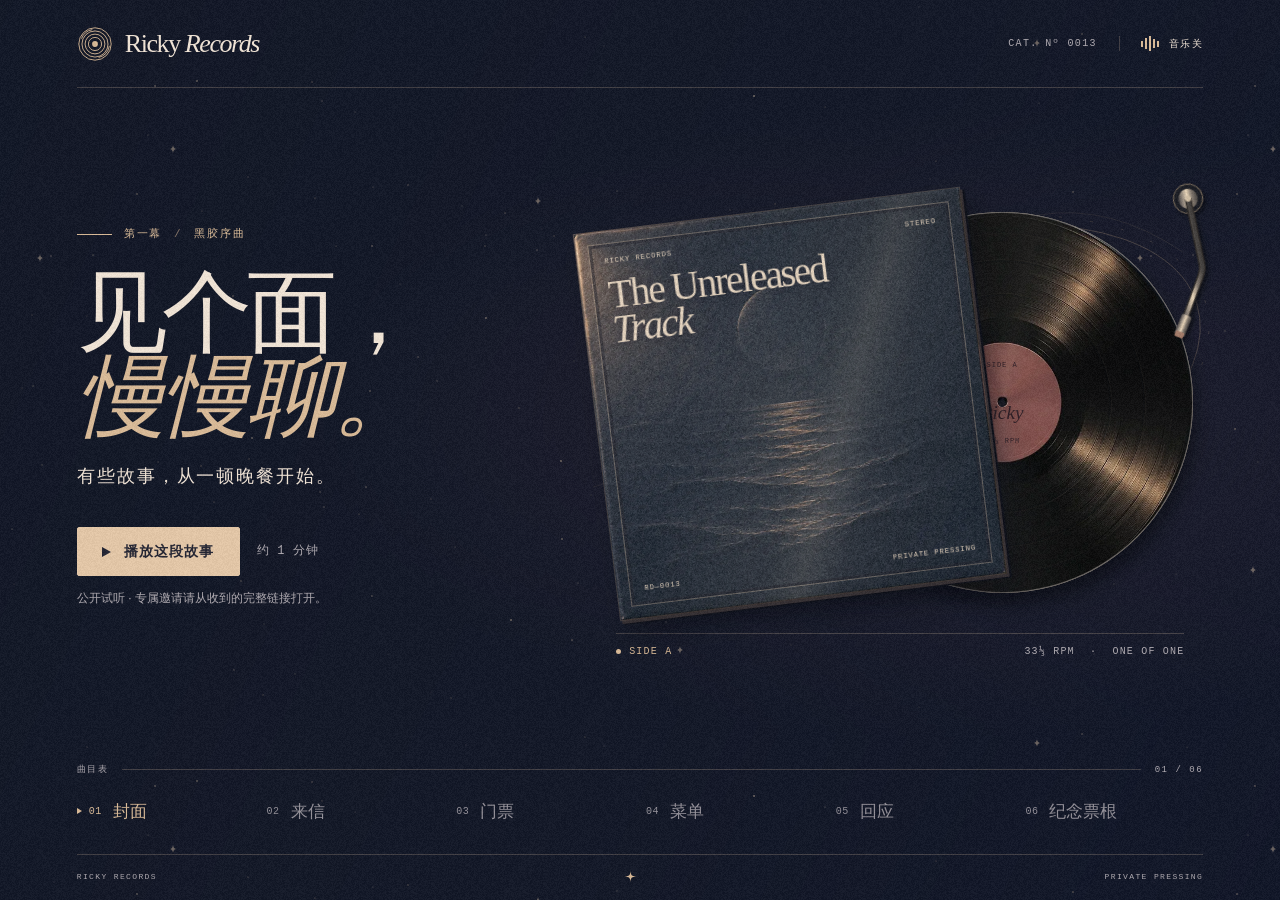
==== index.html @ 79b712de "Give the cover a Chinese title and rewrite the dinner letter" ====
<!doctype html>
<html lang="zh-CN">
<head>
  <meta charset="utf-8">
  <meta name="viewport" content="width=device-width, initial-scale=1, viewport-fit=cover">
  <meta name="referrer" content="no-referrer">
  <meta property="og:title" content="The Unreleased Track · 一张双人晚餐邀请">
  <meta property="og:description" content="一张未发行的私人唱片。有些故事，从一顿晚餐开始。">
  <meta property="og:type" content="website">
  <meta property="og:image" content="https://wangzq6324.github.io/the-unreleased-track/assets/images/share.jpg">
  <meta property="og:image:width" content="1200"><meta property="og:image:height" content="630">
  <meta name="theme-color" content="#111626">
  <meta name="description" content="The Unreleased Track，一张私人唱片，一封晚餐邀请。">
  <title>The Unreleased Track · Ricky Records</title>
  <link rel="icon" href="assets/favicon.svg" type="image/svg+xml">
  <link rel="preload" as="image" href="assets/images/hero-mobile.webp" media="(max-width:620px)">
  <link rel="preload" as="image" href="assets/images/hero.webp" media="(min-width:621px)">
  <link rel="stylesheet" href="css/style.css?v=director1">
  <script defer src="js/config.js?v=letters2"></script>
  <script defer src="js/invitation.js?v=letters2"></script>
  <script defer src="js/keepsake.js?v=director1"></script>
  <script defer src="js/app.js?v=letters2"></script>
</head>
<body data-act="0">
  <svg class="symbols" aria-hidden="true" xmlns="http://www.w3.org/2000/svg"><defs>
    <symbol id="disc" viewBox="0 0 40 40"><g fill="none" stroke="currentColor"><circle cx="20" cy="20" r="18"/><circle cx="20" cy="20" r="14.5"/><circle cx="20" cy="20" r="11"/><circle cx="20" cy="20" r="7.3"/><path d="M5 14a16 16 0 0 1 12-10m7 31a16 16 0 0 0 12-13"/></g><circle cx="20" cy="20" r="3.2" fill="currentColor"/></symbol>
    <symbol id="star" viewBox="0 0 24 24"><path d="M12 0c.7 9.4 2.6 11.2 12 12-9.4.8-11.3 2.6-12 12C11.3 14.6 9.4 12.8 0 12c9.4-.8 11.3-2.6 12-12Z" fill="currentColor"/></symbol>
  </defs></svg>
  <div class="sky" aria-hidden="true"></div>
  <header class="site-header frame">
    <a class="brand" id="brandHome" href="#intro" aria-label="Ricky Records，返回封面"><svg aria-hidden="true"><use href="#disc"/></svg><span>Ricky <i>Records</i></span></a>
    <div class="utility"><span class="catalog mono">CAT. Nº 0013</span><button id="soundBtn" class="sound mono" type="button" aria-pressed="false" aria-label="开启背景音乐"><span class="meter" aria-hidden="true"><b></b><b></b><b></b><b></b><b></b></span><span id="soundLabel">音乐关</span></button></div>
  </header>
  <main id="app" class="frame">
    <section id="intro" class="scene active" aria-labelledby="introTitle">
      <div class="intro-layout">
        <div class="intro-copy">
          <p class="eyebrow"><span class="rule"></span>第一幕 <span class="slash">/</span> 黑胶序曲</p>
          <h1 id="introTitle" tabindex="-1">见个面，<br><em>慢慢聊。</em></h1>
          <p class="hero-chinese">有些故事，从一顿晚餐开始。</p>
          <div class="play-row"><button id="playStory" disabled class="primary-btn" type="button"><span class="play-icon" aria-hidden="true"></span>播放这段故事</button><span class="duration mono">约 1 分钟</span></div>
          <p id="inviteStatus" class="invite-status" role="status">正在打开封套…</p>
          <button id="inviteRetry" hidden class="subtle" type="button">重新读取邀请</button>
          <button id="skipIntro" class="skip" hidden type="button">跳过开场</button>
        </div>
        <figure class="pressing">
          <div class="assembly">
            <svg class="orbit-score" viewBox="0 0 600 400" aria-hidden="true">
              <g fill="none" transform="rotate(-18 320 200)">
                <ellipse cx="320" cy="200" rx="276" ry="139" pathLength="1"/>
                <ellipse cx="320" cy="200" rx="284" ry="148" pathLength="1"/>
              </g>
              <path d="M25 285q150-43 281-175T570 68" fill="none" pathLength="1"/>
            </svg>
            <button class="record" id="record" type="button" aria-label="黑胶唱片，连续轻点十三次有一段隐藏留言">
              <span class="vinyl"><span class="rings"></span><span class="label"><b>SIDE A</b><i>Ricky</i><small>33⅓ RPM</small></span></span>
            </button>
            <div class="sleeve" aria-hidden="true">
              <span class="cover-foil"></span><div class="cover-frame"></div><div class="cover-top mono"><span>RICKY RECORDS</span><span>STEREO</span></div>
              <div class="cover-title">The Unreleased<br><i>Track</i></div>
              <div class="cover-bottom mono"><span>RD—0013</span><span>PRIVATE PRESSING</span></div>
            </div>
            <svg class="tonearm" viewBox="0 0 80 180" aria-hidden="true">
              <defs><linearGradient id="metal"><stop stop-color="#413e40"/><stop offset=".25" stop-color="#9e9285"/><stop offset=".48" stop-color="#ead6b9"/><stop offset=".72" stop-color="#81776d"/><stop offset="1" stop-color="#403d3b"/></linearGradient></defs>
              <circle cx="58" cy="18" r="15" fill="#191b22" stroke="#827360"/><circle cx="58" cy="18" r="10" fill="url(#metal)"/><path d="M58 18v68q0 6-4 12l-27 43" fill="none" stroke="#302c29" stroke-width="7"/><path d="M58 18v68q0 6-4 12l-27 43" fill="none" stroke="url(#metal)" stroke-width="4"/><g transform="rotate(34 27 141)"><rect x="22" y="132" width="11" height="22" rx="2" fill="url(#metal)"/><rect x="23" y="150" width="9" height="6" rx="1" fill="#a47b68"/></g><circle cx="58" cy="18" r="3" fill="#d4c2a8"/>
            </svg>
          </div>
          <figcaption class="art-caption mono"><span><i class="pin"></i>SIDE A</span><span>33⅓ RPM <b>·</b> ONE OF ONE</span></figcaption>
          <p id="secret" class="secret" role="status"></p>
        </figure>
      </div>
    </section>
    <section id="lyrics" class="scene" hidden inert aria-labelledby="lyricsTitle">
      <div class="letter-layout"><div class="paper">
        <div class="printline mono"><span>RICKY RECORDS</span><span>第二幕 / 写给你的信</span></div>
        <p class="paper-salutation line" id="recipientLine"></p>
        <h2 id="lyricsTitle" class="line" tabindex="-1"></h2>
        <div class="lyrics-lines" id="letterBody"></div>
        <div class="paper-last"><p class="signature line">Yours,<br><em id="fromSignature"></em></p><svg class="stamp" aria-hidden="true"><use href="#disc"/></svg></div>
      </div><div class="scene-actions"><button data-back="0" class="subtle">返回封面</button><button id="skipLetter" class="subtle">跳过逐行显示</button><button data-next="2" class="primary-btn">打开晚餐门票</button></div></div>
    </section>
    <section id="ticket" class="scene" hidden inert aria-labelledby="ticketTitle">
      <div class="center-layout ticket-spread"><div class="dining-frame"><img loading="lazy" decoding="async" src="assets/images/restaurant.webp" width="960" height="600" alt="夜晚的窗边，有两张椅子和一盏暖灯"></div><p class="eyebrow">第三幕 / 晚餐门票</p><h2 class="headline" id="ticketTitle" tabindex="-1">One evening.<br><em>Two seats.</em></h2>
        <button class="ticket-wrap" id="flipTicket" aria-pressed="false" aria-label="翻看门票背面">
          <span class="ticket-flipper"><span class="ticket-face ticket-front">
            <span class="ticket-picture" aria-hidden="true"><i>双人<br>入场</i></span>
            <span class="ticket-body"><span class="ticket-kicker mono">双人晚餐邀请</span><span class="ticket-info">
              <span><small>日期</small><strong id="dateText"></strong></span><span><small>时间</small><strong id="timeText"></strong></span>
              <span><small>餐厅</small><strong id="placeText"></strong></span><span><small>邀请人</small><strong id="ticketFrom"></strong></span></span>
            </span><span class="ticket-stub mono"><span>NO. 0013</span><i class="barcode"></i></span>
          </span><span class="ticket-face ticket-reverse" aria-hidden="true"><svg><use href="#star"/></svg><i>The best part isn't the place.<br>It's the company.</i><span>不是餐厅有多特别，而是我想和你一起去。</span><small class="mono">门票背面 · 0013</small></span></span>
        </button>
        <p class="flip-hint" id="flipHint">轻点门票，翻看背面</p>
        <fieldset id="dateOptions" hidden><legend>你更喜欢哪个晚上？</legend><div id="candidateList"></div></fieldset>
        <div class="scene-actions"><button data-back="1" class="subtle">返回信纸</button><button data-next="4" class="subtle">跳过选餐</button><button data-next="3" class="primary-btn">一起选晚餐</button></div>
      </div>
    </section>
    <section id="menu" class="scene" hidden inert aria-labelledby="menuTitle">
      <div class="supper">
        <div class="menu-slip">
          <div class="menu-edition mono"><span>第四幕 / 点餐</span><span id="menuWhen"></span></div>
          <header class="menu-heading"><p class="menu-english">What are we having tonight?</p><h2 id="menuTitle" tabindex="-1">今晚想吃点什么？</h2><p>先选个喜欢的，剩下的交给我。</p></header>
          <fieldset class="dish-field" aria-labelledby="menuTitle">
            <div id="featuredDishes" class="menu-photos"></div>
            <details id="moreDishes"><summary>更多选择</summary><div class="dish-list" id="dishList"></div>
              <label id="dishWriteIn" hidden>想吃什么？<input id="customDish" maxlength="36" type="text" placeholder="写下菜名或口味"></label>
            </details>
          </fieldset><p id="dishFeedback" class="dish-feedback" role="status"></p>
          <div class="menu-sign"><span>等你点菜，</span> <i id="menuFrom"></i></div>
        </div>
        <div class="scene-actions"><button class="subtle" data-back="2">返回门票</button><button class="primary-btn" data-next="4">继续回应</button></div>
      </div>
    </section>
    <section id="choice" class="scene" hidden inert aria-labelledby="choiceTitle">
      <div class="center-layout"><p class="eyebrow">第五幕 / 你的回应</p><div class="choice-mark" aria-hidden="true">
        <span class="flip-record" aria-hidden="true"><b>SIDE A</b><i>SIDE B</i></span><svg class="constellation" viewBox="0 0 360 105" fill="none">
          <path pathLength="1" d="M7 76 39 58 84 70 112 38 151 43 180 52 205 32 242 46 275 18 315 31 348 9"/>
          <g fill="currentColor"><circle cx="7" cy="76" r="1.7"/><circle cx="39" cy="58" r="2.4"/><circle cx="84" cy="70" r="1.7"/><circle cx="112" cy="38" r="2.2"/><circle cx="151" cy="43" r="1.7"/><circle cx="205" cy="32" r="2"/><circle cx="242" cy="46" r="1.7"/><circle cx="275" cy="18" r="2.6"/><circle cx="315" cy="31" r="1.7"/><circle cx="348" cy="9" r="2.2"/></g>
        </svg><svg><use href="#star"/></svg><i>✦</i><i>✧</i><i>✦</i><i>✧</i></div><h2 class="headline" id="choiceTitle" tabindex="-1">Shall we make<br><em>this one happen?</em></h2>
        <p class="subtitle">要不要，让这个故事真的发生？</p><div class="choices"><button data-answer="yes" class="primary-btn">好呀，我赴约</button><button data-answer="later" class="secondary-btn">我们换个时间</button><button data-answer="no" class="subtle">这次先不了</button></div><button class="subtle" data-back="3">返回菜单</button>
      </div>
    </section>
    <section id="ending" class="scene" hidden inert aria-labelledby="endingTitle">
      <div class="center-layout"><p id="endingAct" class="eyebrow">第六幕 / 纪念票根</p><h2 id="endingTitle" class="headline" tabindex="-1"></h2><p id="endingMessage" class="subtitle"></p>
        <figure class="ending-card" id="keepsakeCard"><img id="ticketImage" alt="专属晚餐纪念票根"></figure>
        <p class="save-tip" id="saveTip">手机可长按上方票根保存图片</p>
        <label id="alternateWrap" hidden>你方便的另一个晚上<input id="alternateDate" type="date"></label>
        <div class="ending-actions"><button id="submitReply" class="primary-btn" hidden>提交给 Ricky</button><button id="copyReplyBtn" class="secondary-btn"></button><a id="saveTicketBtn" class="secondary-btn" download="Ricky-0013.png">下载高清 PNG</a></div>
        <p id="sendStatus" class="copy-status" role="status"></p><p id="copyStatus" class="copy-status" role="status"></p><p id="replyNote" class="fine"></p>
        <div id="closingQuote" class="closing-quote"><i>We don't know the ending yet.<br>But I'd love to see how this chapter begins.</i><p>我们还不知道故事的结局。<br>但我很想知道，和你有关的这一章，会怎样开始。</p></div>
        <div class="scene-actions"><button data-back="4" class="subtle">返回选择</button><button data-back="0" class="subtle">重看邀请函</button></div>
      </div>
    </section>
  </main>
  <footer class="frame"><div class="footer-rule mono"><span>曲目表</span><span id="actCount">01 / 06</span></div>
    <nav class="tracks" aria-label="已读曲目导航"></nav>
    <div class="colophon mono"><span>RICKY RECORDS</span><svg aria-hidden="true"><use href="#star"/></svg><span>PRIVATE PRESSING</span></div>
  </footer>
  <div id="toast" class="toast" role="status"></div>
  <noscript>请启用 JavaScript，打开这张唱片。</noscript>
</body>
</html>
---- css/style.css ----
:root {
  --night:#111626; --cream:#f3e6d8; --gold:#d0a985; --rose:#d9adab;
  --ink:#272633; --text:var(--cream); --accent:#dbbc98; --quiet:#b1acb2;
  --rule:rgba(211,188,160,.25); --ease:cubic-bezier(.22,.74,.23,1);
  --serif:Baskerville,"Iowan Old Style","Times New Roman",Georgia,serif;
  --mono:"SFMono-Regular",Consolas,"Liberation Mono",monospace;
  font-family:-apple-system,BlinkMacSystemFont,"PingFang SC","Microsoft Yahei",sans-serif;
  color-scheme:dark;
}
* {box-sizing:border-box}
[hidden] {display:none!important}
body {margin:0; min-height:100vh; min-height:100svh; display:flex; flex-direction:column; color:var(--text); background:var(--night); transition:background-color .85s,color .5s; -webkit-text-size-adjust:100%}
body:before {content:""; position:fixed; inset:0; pointer-events:none; z-index:-1; background:radial-gradient(ellipse at 74% 47%,#55404738,transparent 47%),linear-gradient(115deg,#0a112022,transparent 55%,#0a102840)}
body:after,.sleeve:after,.paper:after {content:""; position:absolute; inset:0; pointer-events:none; background-image:url('../assets/grain.png'); opacity:.09}
body:after {position:fixed; z-index:3; opacity:.042}
.sky {position:fixed; inset:0; z-index:-1; pointer-events:none; background:url('../assets/sky.svg') center / 1100px auto repeat; opacity:.68; transition:opacity .7s}
.symbols {position:absolute;width:0;height:0;overflow:hidden}
h1,h2,p,figure {margin:0}
h1,h2,.brand,.headline,.cover-title,.ticket-heading {font-family:var(--serif);font-weight:400}
button,a,input {font:inherit; -webkit-tap-highlight-color:transparent}
button,a {touch-action:manipulation}
button {cursor:pointer; color:inherit; background:none; border:0}
a {color:inherit;text-decoration:none}
a:focus-visible,button:focus-visible,input:focus-visible {outline:2px solid currentColor; outline-offset:4px}
h1:focus,h2:focus {outline:none}
.frame {width:min(88%,1440px);margin-inline:auto}
.mono,.eyebrow,.ticket-info small {font-family:var(--mono);font-weight:400;font-variant-numeric:tabular-nums}
.site-header {height:88px;flex:none;display:flex;align-items:center;justify-content:space-between;border-bottom:1px solid var(--rule);padding-top:env(safe-area-inset-top)}
.brand {display:inline-flex;align-items:center;gap:12px;font-size:26px;letter-spacing:-.055em;min-height:46px}
.brand svg {width:36px;height:36px;color:var(--accent)}
.brand i {font-weight:400}
.utility {display:flex;align-items:center;gap:22px}
.catalog,.sound {font-size:10px;letter-spacing:.14em}
.catalog {color:var(--quiet)}
.sound {display:flex;align-items:center;gap:10px;min-height:44px;padding:0 0 0 22px;position:relative}
.sound:before {content:"";position:absolute;left:0;height:15px;border-left:1px solid var(--rule)}
.meter {display:inline-flex;align-items:center;gap:2px;height:16px;color:var(--accent)}
.meter b {width:2px;height:6px;background:currentColor}
.meter b:nth-child(2){height:11px}.meter b:nth-child(3){height:15px}.meter b:nth-child(4){height:9px}
.sound[aria-pressed="true"] b {animation:meter .8s ease-in-out infinite alternate}
.sound[aria-pressed="true"] b:nth-child(even){animation-delay:-.4s}
@keyframes meter {from{transform:scaleY(.4)}to{transform:scaleY(1)}}
main {flex:1;display:flex;align-items:center}
.scene {width:100%;padding:clamp(40px,6vh,86px) 0;min-width:0}
.scene.active:not(#intro),body.has-entered #intro.active {animation:enter .65s var(--ease) both}
@keyframes enter {from{opacity:0;transform:translateY(9px)}to{opacity:1;transform:none}}
.intro-layout {display:grid;grid-template-columns:.88fr 1.12fr;gap:1%;align-items:center}
.intro-copy {position:relative;z-index:2;padding:4px 0 10px}
.eyebrow {display:flex;align-items:center;gap:12px;font-size:11px;line-height:1.5;letter-spacing:.16em;color:var(--accent)}
.rule {width:35px;height:1px;background:currentColor}
.slash {opacity:.58}
h1 {font-size:clamp(71px,7vw,112px);line-height:.94;letter-spacing:-.052em;margin:28px 0 22px}
h1 em,.headline em {color:var(--accent);font-weight:400}
.hero-chinese,.subtitle {font-family:"Songti SC","Noto Serif CJK SC","STSong",serif;letter-spacing:.11em;font-size:clamp(16px,1.38vw,22px);line-height:1.8}
.play-row {margin-top:34px;display:flex;align-items:center;gap:17px}
.primary-btn,.secondary-btn {display:inline-flex;align-items:center;justify-content:center;min-height:48px;border-radius:2px;padding:13px 24px;font-size:14px;letter-spacing:.08em;line-height:1.5;transition:transform .22s,background .22s}
.primary-btn {background:#e6c9a9;color:#222331;border:1px solid #e6c9a9;font-weight:600}
.secondary-btn {border:1px solid var(--rule);color:var(--text)}
.play-icon {width:0;height:0;border-left:9px solid currentColor;border-top:5px solid transparent;border-bottom:5px solid transparent;margin-right:13px}
.duration,.fine,.save-tip,.flip-hint {font-size:12px;color:var(--quiet);line-height:1.7}
.duration {letter-spacing:.06em}
.skip {position:absolute;bottom:-34px;font-size:13px;min-height:44px;text-decoration:underline}
.pressing {width:100%;max-width:760px;justify-self:end;position:relative;min-width:0}
.assembly {width:100%;aspect-ratio:1.48;position:relative;isolation:isolate}
.assembly:before {content:"";position:absolute;inset:20% 6% -5% 4%;background:radial-gradient(ellipse,#02040acc,transparent 68%);transform:rotate(-8deg);filter:blur(10px)}
.sleeve {position:absolute;top:6%;left:2.6%;width:62.5%;aspect-ratio:1;transform:rotate(-7deg);background:#22202b url('../assets/sleeve.svg') center/cover;border:1px solid #b79a855c;box-shadow:2px 3px 0 #332d31,4px 4px 1px #0b0d16,8px 14px 21px #05071080;pointer-events:none;color:#eedbc4}
.cover-frame {position:absolute;inset:3.2%;border:1px solid #cfac8c70;box-shadow:inset 0 0 0 3px #1d1c2680}
.cover-top,.cover-bottom {position:absolute;left:7%;right:7%;display:flex;justify-content:space-between;letter-spacing:.13em;font-size:clamp(6px,.56vw,9px);line-height:1}
.cover-top {top:7%}.cover-bottom {bottom:6.4%}
.cover-title {position:absolute;top:12%;left:7%;font-size:clamp(27px,3.1vw,51px);line-height:.89;letter-spacing:-.055em;text-shadow:0 1px 10px #141322b0}
.cover-title i {font-weight:400}
.record {position:absolute;top:6.8%;right:1.7%;width:61%;aspect-ratio:1;padding:0;border-radius:50%;box-shadow:4px 12px 16px #04060c90,inset 0 0 0 1px #b1a496;transition:transform 1.25s var(--ease);background:#13151c}
.vinyl,.rings {position:absolute;inset:0;border-radius:50%;display:grid;place-items:center}
.vinyl {overflow:hidden;border:1px solid #aca6a088;background:repeating-radial-gradient(circle,#10121b 0px,#2e303a .85px,#151720 1.8px,#1a1d27 2.9px);animation:spin 4s linear infinite paused}
.vinyl:before {content:"";position:absolute;inset:0;border-radius:50%;background:conic-gradient(from -25deg,#0d101744 0deg,#bdb6aa69 35deg,#87899132 50deg,transparent 64deg,#01020a88 90deg,#8d879530 125deg,#29273320 151deg,#0002 174deg,#a49eab66 205deg,#c7af9460 214deg,transparent 235deg,#02030a88 260deg,#66677737 300deg,transparent 330deg)}
.rings {inset:4.5%;border:2px solid #15151b80;box-shadow:inset 0 0 0 1px #d8c6ae24}
.rings:before,.rings:after {content:"";position:absolute;inset:8%;border:2px solid #070a1080;border-radius:50%;box-shadow:0 0 0 1px #ccbca231}
.rings:after {inset:18%}
.label {position:relative;width:34%;aspect-ratio:1;display:flex;align-items:center;justify-content:space-evenly;flex-direction:column;border-radius:50%;background:repeating-radial-gradient(circle,transparent 0 5px,#33272b0d 6px),#b8948a;color:#322832;box-shadow:0 0 0 7px #17171e,0 0 0 8px #7e7777}
.label:after {content:"";position:absolute;width:5%;aspect-ratio:1;border-radius:50%;background:#171821;top:48%}
.label b,.label small {font:7px var(--mono);letter-spacing:.14em}.label i {font:italic clamp(12px,1.5vw,24px) var(--serif);transform:translateY(45%)}
.tonearm {position:absolute;right:-1%;top:-.6%;width:12.6%;height:auto;transform:rotate(-12deg);transform-origin:72.5% 10%;filter:drop-shadow(2px 3px 2px #05060ba8);transition:transform .8s var(--ease);pointer-events:none}
@keyframes spin {to{transform:rotate(360deg)}}
.starting .vinyl {animation-play-state:running}.starting .record {transform:translateX(2%)}
.starting .tonearm {transform:rotate(17deg)}
.starting .intro-copy h1,.starting .hero-chinese {opacity:0;transform:translateY(-8px);transition:.85s .25s}
.starting .assembly {filter:drop-shadow(0 0 22px #ae815d23);transition:filter .8s}
.art-caption {margin:4.4% 3% 0 6%;border-top:1px solid var(--rule);display:flex;align-items:center;justify-content:space-between;padding-top:11px;color:var(--quiet);font-size:10px;letter-spacing:.12em}
.art-caption b {font-weight:400;padding:0 8px}.art-caption span:first-child {color:var(--accent)}.pin {display:inline-block;background:currentColor;width:5px;height:5px;border-radius:50%;vertical-align:middle;margin-right:8px}
.secret {position:absolute;left:0;right:0;top:100%;text-align:center;font:italic 15px/1.8 var(--serif);color:var(--accent);padding-top:6px}
.secret:not(:empty):before {content:"✧";margin-right:8px;animation:glint 1.4s ease both}
@keyframes glint {0%{opacity:0}45%{text-shadow:0 0 14px #ffe4aa}100%{opacity:1}}
footer.frame {padding-top:10px;padding-bottom:max(18px,env(safe-area-inset-bottom))}
.footer-rule,.colophon {display:flex;align-items:center;justify-content:space-between;color:var(--quiet);font-size:9px;letter-spacing:.17em}
.footer-rule {gap:14px}.footer-rule:after {content:"";height:1px;background:var(--rule);flex:1;order:1}.footer-rule span:last-child {order:2}
.tracks {display:grid;grid-template-columns:repeat(6,minmax(0,1fr));gap:12px;margin:12px 0 20px}
.tracks button {display:flex;align-items:center;gap:11px;text-align:left;min-height:46px;padding:6px 0;font:17px var(--serif);color:var(--quiet)}
.tracks button:disabled {cursor:default;color:var(--quiet);opacity:.82}
.tracks button span {font:10px var(--mono);letter-spacing:.05em}
.tracks button[aria-current="step"] {color:var(--accent)}.tracks button[aria-current="step"] span:before {content:"";display:inline-block;border-left:5px solid currentColor;border-block:3px solid transparent;margin-right:7px}
.colophon {padding-top:16px;border-top:1px solid var(--rule);font-size:8px}.colophon svg {width:11px;height:11px;color:var(--accent)}
body[data-act="1"],body[data-act="2"],body[data-act="5"][data-answer="yes"] {--text:#322b30;--accent:#855b4d;--quiet:#6d5d5f;--rule:#64514742;background-color:#ddd0be;color-scheme:light}
body[data-act="1"] .sky,body[data-act="2"] .sky {opacity:.08}
body[data-act="2"] {background-color:#e3d4c7}
body[data-act="4"],body[data-act="5"] {background-color:#251e2a}
body[data-act="5"][data-answer="yes"] {background-color:#e1c3b6}
body[data-act="5"][data-answer="yes"]:before {background:radial-gradient(ellipse at 21% 22%,#f6dfb9,transparent 72%)}
body[data-act="1"] .primary-btn,body[data-act="2"] .primary-btn,body[data-act="5"][data-answer="yes"] .primary-btn {background:#392f36;color:#f6eadc;border-color:#392f36}
.letter-layout {width:min(100%,600px);margin:auto}
.paper {position:relative;isolation:isolate;background:linear-gradient(120deg,#f8efe0,#ecdec9 79%,#f3e7d5);padding:30px clamp(28px,5vw,62px);color:#403339;border:1px solid #b49e853d;box-shadow:2px 4px 0 -1px #f5e9d6,3px 5px 0 -1px #bca990,0 14px 36px #4a38331a}
.paper:after {opacity:.09;z-index:-1}
.printline {display:flex;justify-content:space-between;gap:12px;font-size:9px;letter-spacing:.12em;color:#806d61;border-bottom:1px solid #ad998366;padding-bottom:14px}
.paper-salutation,.signature {font:italic 26px/1.1 var(--serif);color:#815c56}
.paper-salutation {margin:24px 0 12px}
.paper h2 {font:500 clamp(21px,2vw,30px)/1.6 "Songti SC",serif;margin-bottom:13px}
.lyrics-lines {font-family:"Songti SC","STSong",serif;font-size:16px;line-height:1.8;letter-spacing:.04em;overflow-wrap:anywhere}
.stanza {margin-top:9px}
.paper-last {margin-top:20px;display:flex;align-items:end;justify-content:space-between}
.signature {font-size:20px;overflow-wrap:anywhere}.signature em {font-size:29px}.stamp {width:44px;height:44px;color:#ad8d78;flex:none}
#lyrics.active .line {animation:line-in .62s both;animation-delay:var(--delay,0s)}
#lyrics.revealed .line {animation:none}
@keyframes line-in {from{opacity:0;transform:translateY(4px)}to{opacity:1;transform:none}}
.scene-actions,.ending-actions,.choices {display:flex;justify-content:center;align-items:center;flex-wrap:wrap;gap:14px;margin-top:24px}
.subtle,.skip {font-size:13px;color:var(--quiet);min-height:44px;padding:8px 10px;text-underline-offset:4px;text-decoration:underline;text-decoration-color:var(--rule)}
.center-layout {width:min(100%,860px);margin:auto;text-align:center}
.center-layout .eyebrow {justify-content:center;margin-bottom:15px}
.headline {font-size:clamp(52px,5.6vw,88px);letter-spacing:-.052em;line-height:1}
.center-layout .subtitle {margin:17px 0 22px}
.ticket-wrap {display:block;perspective:1400px;position:relative;padding:0;width:min(100%,690px);margin:35px auto 0;text-align:left;color:#392d32}
.ticket-flipper {display:grid;transform-style:preserve-3d;transition:transform .7s var(--ease)}
.ticket-wrap[aria-pressed="true"] .ticket-flipper {transform:rotateY(180deg)}
.ticket-face {grid-area:1/1;backface-visibility:hidden;-webkit-backface-visibility:hidden;border:1px solid #b7a38e;background:#f1e3cb;box-shadow:0 12px 22px #56423420}
.ticket-front {display:grid;grid-template-columns:27% 1fr 15%;min-height:228px}
.ticket-picture {background:#28232a url('../assets/sleeve.svg') center/cover;display:flex;align-items:start;padding:16px;line-height:.89;color:#f3e6d8}
.ticket-picture i {font:italic 30px/.88 var(--serif)}
.ticket-body {padding:21px;display:flex;flex-direction:column;justify-content:center;gap:17px}
.ticket-kicker {font-size:10px;letter-spacing:.16em;color:#7a6056}
.ticket-info {display:grid;grid-template-columns:1fr 1fr;gap:17px 16px;overflow-wrap:anywhere}
.ticket-info small {display:block;font-size:9px;color:#705b54;letter-spacing:.05em;margin-bottom:4px}
.ticket-info strong {font-weight:500;font-size:15px;line-height:1.6}
.ticket-stub {border-left:1px dashed #aa9282;display:flex;align-items:center;justify-content:center;flex-direction:column;gap:12px;font-size:10px;letter-spacing:.06em}
.barcode {width:55%;height:50px;background:repeating-linear-gradient(90deg,#453941 0 1px,transparent 1px 3px,#453941 3px 5px,transparent 5px 7px,#453941 7px 8px,transparent 8px 11px)}
.ticket-reverse {transform:rotateY(180deg);display:flex;flex-direction:column;align-items:center;justify-content:center;gap:12px;text-align:center;padding:18px;background:#352c34;color:#efdfc7}
.ticket-reverse svg {width:20px;height:20px;color:#c49e7c}
.ticket-reverse i {font:italic clamp(22px,3vw,36px)/1.1 var(--serif)}.ticket-reverse span {font-size:14px}.ticket-reverse small {font-size:9px;letter-spacing:.16em}
.flip-hint {margin-top:15px}
fieldset {border:0;margin:22px auto 0;padding:0}legend,#alternateWrap {font-size:14px}#candidateList {display:flex;gap:8px;justify-content:center;flex-wrap:wrap;margin-top:8px}
#candidateList button {padding:8px 15px;min-height:44px;border:1px solid var(--rule);border-radius:2px}#candidateList button[aria-pressed="true"] {background:#42353a;color:#ffead3}
.choice-mark {position:relative;display:grid;place-items:center;margin:20px auto 22px;width:85px;height:50px;color:#c4a080}.choice-mark:before,.choice-mark:after {content:"";position:absolute;inset:12px 0;border:1px solid #c4a08066;border-radius:50%;transform:rotate(-17deg)}.choice-mark:after {transform:rotate(17deg)}.choice-mark svg {width:26px;height:26px}
.choices {margin-bottom:14px}.choices>button {min-width:130px}
.accepting .choice-mark svg {animation:glint .7s both;filter:drop-shadow(0 0 10px #d9adab)}
body:has(.accepting){background-color:#49323c}
.ending-card {max-width:580px;margin:22px auto 8px;box-shadow:0 8px 22px #3f302629}
.ending-card img {width:100%;height:auto;display:block}
.ending-actions {margin-top:18px}
.copy-status:not(:empty) {margin:12px auto 0;max-width:38em;font-size:14px;line-height:1.7;user-select:all}
.fine {margin-top:12px}
.closing-quote {margin-top:25px;font:20px/1.25 var(--serif)}.closing-quote p {font:13px/1.8 "Songti SC",serif;margin-top:10px}
#alternateWrap {display:grid;gap:9px;justify-items:center;margin:24px auto}
input[type="date"] {border:1px solid var(--rule);background:transparent;color:inherit;border-radius:2px;padding:10px;min-height:44px;max-width:100%}
.toast {position:fixed;z-index:5;bottom:max(20px,env(safe-area-inset-bottom));left:50%;transform:translate(-50%,10px);opacity:0;pointer-events:none;background:#292631;color:#f4e6d6;border:1px solid #a5887080;padding:12px 16px;font-size:14px;transition:.2s;width:max-content;max-width:90vw;text-align:center}
.toast.show {transform:translate(-50%,0);opacity:1}
@media(hover:hover){.primary-btn:hover,.secondary-btn:hover {transform:translateY(-2px)}.subtle:hover,.skip:hover,.tracks button:enabled:hover,.sound:hover {color:var(--accent)}}
@media(min-width:801px){#intro {padding-block:clamp(48px,7vh,110px)}}
@media(max-width:800px){
  .frame {width:89%}.site-header {height:69px}.brand {font-size:24px}.brand svg {width:30px;height:30px}
  .intro-layout {grid-template-columns:.92fr 1.08fr}.intro-copy h1 {font-size:clamp(53px,8vw,68px)}
  .art-caption {font-size:8px}.duration {font-size:10px}.play-row {gap:9px}
  .tracks {gap:5px}.tracks button {font-size:15px;gap:7px}
}
@media(max-width:620px){
  .frame {width:calc(100% - 42px - env(safe-area-inset-left) - env(safe-area-inset-right))}
  .site-header {height:calc(61px + env(safe-area-inset-top))}.brand{gap:8px;font-size:22px}.brand svg{width:28px;height:28px}
  .catalog {display:none}.sound {padding:0;font-size:9px}.sound:before{display:none}
  #intro {padding:20px 0 23px}
  .intro-layout {grid-template-columns:1fr;gap:17px}
  .pressing {grid-area:1/1;width:min(96%,400px);justify-self:center}
  .assembly {aspect-ratio:1.56}.sleeve{width:59%;left:4%}.record{width:58%;right:4%}.tonearm{right:1%}
  .cover-title {font-size:clamp(22px,6.1vw,32px)}.cover-top,.cover-bottom{font-size:5.5px}.art-caption {margin:4% 5% 0;padding-top:7px;font-size:8px}
  .intro-copy {padding:2px 0 0}.eyebrow {font-size:10px;gap:8px}.rule{width:22px}
  .intro-copy h1 {font-size:clamp(55px,13.5vw,78px);line-height:.89;letter-spacing:-.052em;margin:15px 0}
    .hero-chinese {font-size:16px}.play-row {margin-top:17px;gap:14px}
  .primary-btn,.secondary-btn {padding:11px 20px;min-height:46px}.skip {bottom:0;left:auto;right:0}
  .secret:not(:empty) {top:auto;bottom:13%;left:4%;right:4%;background:#1c1b26f2;padding:8px 6px;font-size:13px}
  .footer-rule {font-size:8px}.tracks {margin:7px 0 10px;gap:3px}.tracks button {font-size:13px;display:flex;flex-direction:column;align-items:flex-start;justify-content:center;gap:4px}.tracks button span{font-size:9px}
  .colophon {font-size:7px;padding-top:11px}footer.frame{padding-top:5px}
  .scene {padding:32px 0}.paper {padding:22px}.printline {font-size:8px}.paper h2 {font-size:23px}
  .scene-actions {gap:5px}.scene-actions .subtle {font-size:12px}.scene-actions .primary-btn{margin-left:auto}
  .center-layout .scene-actions .primary-btn {margin-left:0}.headline {font-size:clamp(47px,12vw,67px)}
  .ticket-front{grid-template-columns:1fr 61px;min-height:255px}.ticket-picture{grid-column:1/-1;min-height:77px;background-position:50% 64%;align-items:center;padding:8px 18px}
  .ticket-picture i{font-size:24px}.ticket-body {padding:15px;gap:12px}.ticket-stub{font-size:9px}.ticket-info{gap:10px}.ticket-info strong{font-size:14px}
  .ticket-wrap {margin-top:24px}.choices{flex-direction:column;gap:10px}.choices>button{width:min(100%,280px)}.ending-actions{gap:8px}
}
@media(max-width:360px){.frame{width:calc(100% - 32px)}.tracks button{font-size:12px}}
@media(prefers-reduced-motion:reduce){*,*:before,*:after{animation:none!important;transition:none!important;scroll-behavior:auto!important}.starting .intro-copy h1,.starting .hero-chinese{opacity:1;transform:none}}

@media(min-width:621px){.secret{top:calc(100% + 1px)}}
@keyframes first-turn {from{transform:rotate(0)}to{transform:rotate(48deg)}}
.starting .vinyl {animation:first-turn 1.1s .28s cubic-bezier(.42,0,.82,.65) both}
.accepting .choice-mark:before,.accepting .choice-mark:after {box-shadow:26px -20px 3px -11px #e4c2aa,-28px 21px 2px -11px #e4c2aa;transition:box-shadow .45s}
@media(prefers-reduced-motion:reduce){.starting .vinyl{animation:none}}

.paper-salutation {overflow-wrap:anywhere}
.choice-mark i {position:absolute;opacity:0;left:-14%;top:8%;font:12px var(--serif);pointer-events:none}
.choice-mark i:nth-of-type(2){left:89%;top:72%;font-size:9px}
.choice-mark i:nth-of-type(3){left:78%;top:-13%;font-size:10px}
.choice-mark i:nth-of-type(4){left:8%;top:70%;font-size:8px}
.accepting .choice-mark i {animation:starlight .65s var(--ease) both}
.accepting .choice-mark i:nth-child(even){animation-delay:70ms}
@keyframes starlight {0%{opacity:0;transform:scale(.5)}45%{opacity:.9}100%{opacity:0;transform:translateY(-7px) scale(1.1)}}

/* Private pressing — light follows the jacket while the vinyl turns independently. */
.orbit-score {position:absolute;inset:-5% -2%;width:104%;height:110%;pointer-events:none;color:#c5a786;stroke:currentColor;stroke-width:.8;opacity:.55}
.orbit-score ellipse:nth-child(2){stroke-dasharray:.002 .019;opacity:.7}
.orbit-score path {opacity:.45}
.cover-foil {position:absolute;inset:0;pointer-events:none;background:linear-gradient(112deg,transparent 33%,#f1d5a61c 45%,#ffe5be36 48%,#e4be9714 52%,transparent 63%);background-size:240% 100%;background-position:var(--foil-x,35%) center;mix-blend-mode:screen}
.choice-mark .constellation {position:absolute;left:50%;top:50%;transform:translate(-50%,-50%);width:min(75vw,430px);height:auto;pointer-events:none}
.constellation path {stroke:currentColor;stroke-width:.8;stroke-dasharray:1;stroke-dashoffset:1}
.constellation g {opacity:0}
.record {touch-action:pan-y pinch-zoom;user-select:none;-webkit-user-select:none}
@media (prefers-reduced-motion:no-preference) {
  .sleeve {transform:perspective(850px) rotateX(var(--tilt-x,0deg)) rotateY(var(--tilt-y,0deg)) rotate(-7deg);transition:transform .24s ease-out}
  .vinyl {rotate:var(--scrub,0deg)}
  .intro-layout .orbit-score ellipse:first-child,.intro-layout .orbit-score path {stroke-dasharray:1;animation:trace-orbit 2.3s var(--ease) both}
  .intro-layout .orbit-score path {animation-delay:.23s}
  #intro.active:not(.starting) .record {animation:expose-disc 1.15s var(--ease) both}
  .starting .sleeve {animation:unsleeve 1.85s var(--ease) both}
  .starting .record {transform:translate(1%,-2%) scale(1.035)}
  .starting .vinyl {animation:spin-up 1.52s .3s cubic-bezier(.48,.02,.8,.66) both}
  .starting .assembly {animation:camera-in 1.85s var(--ease) both}
  .starting .tonearm {transition:transform .65s .22s var(--ease)}
  .starting .orbit-score {animation:orbit-fade 1.6s ease both}
  #lyrics.active:not(.revealed) .paper {transform-origin:50% 0;animation:unfold-note .85s var(--ease) both}
  #ticket.active .ticket-wrap {animation:ticket-arrival .72s var(--ease) both}
  .ticket-flipper {transition:transform .82s cubic-bezier(.22,.7,.21,1)}
  .ticket-face {overflow:hidden}
  .ticket-face::after {content:"";position:absolute;inset:0;pointer-events:none;background:linear-gradient(110deg,transparent 28%,#fff0cd55 48%,transparent 69%);transition:transform .82s var(--ease);transform:translateX(-110%)}
  .ticket-wrap[aria-pressed="true"] .ticket-face::after {transform:translateX(110%)}
  .accepting .constellation path {animation:trace-orbit .82s var(--ease) both}
  .accepting .constellation g {animation:light-stars .95s both}
  .accepting .choice-mark .constellation {animation:none}
  #ending.active .ending-card {overflow:hidden;position:relative;animation:print-ticket .95s .08s var(--ease) both;transform-origin:50% 0}
  #ending.active .ending-card::after {content:"";position:absolute;inset:0;pointer-events:none;background:linear-gradient(110deg,transparent 31%,#f1d5a637 49%,transparent 68%);animation:proof-light 1.25s .36s both}
}
@keyframes expose-disc {from{transform:translateX(-22%) rotate(-24deg)}to{transform:none}}
@keyframes trace-orbit {from{stroke-dashoffset:1}to{stroke-dashoffset:0}}
@keyframes unsleeve {0%{transform:rotate(-7deg)}55%,100%{transform:perspective(900px) translate(-13%,4%) rotateY(-14deg) rotate(-12deg)}}
@keyframes spin-up {from{transform:rotate(0)}to{transform:rotate(280deg)}}
@keyframes camera-in {0%,28%{transform:none}77%{opacity:1}100%{transform:scale(1.055);opacity:.14}}
@keyframes orbit-fade {0%{opacity:.55}55%{opacity:.9}100%{opacity:0}}
@keyframes unfold-note {from{opacity:.2;transform:perspective(1000px) translateY(20px) rotateX(-13deg) rotate(-1.7deg)}to{opacity:1;transform:none}}
@keyframes ticket-arrival {from{opacity:0;transform:translateY(20px) rotate(-2deg)}to{opacity:1;transform:none}}
@keyframes light-stars {0%{opacity:0}40%,80%{opacity:1}100%{opacity:.72}}
@keyframes print-ticket {0%{clip-path:inset(0 0 96%);transform:perspective(1000px) rotateX(-12deg)}100%{clip-path:inset(0);transform:none}}
@keyframes proof-light {from{transform:translateX(-105%)}to{transform:translateX(105%)}}

/* A printed supper menu, tucked into the record sleeve. */
body[data-act="3"] {background-color:#332831;--accent:#e1bba4}
.supper {max-width:620px;margin:auto}
.menu-slip {position:relative;background:linear-gradient(#f4e8d8ee,#edddc8ed),url('../assets/grain.png') center/145px;color:#452f35;padding:28px clamp(24px,5vw,48px) 22px;box-shadow:0 16px 44px #170d152b}
.menu-slip:before {content:"";position:absolute;inset:9px;border:1px solid #a3887166;pointer-events:none}
.menu-edition {display:flex;justify-content:space-between;gap:8px;border-bottom:3px double #98756890;padding-bottom:12px;color:#775749;font-size:10px;letter-spacing:.11em}
.menu-heading {display:flex;align-items:center;justify-content:space-between;gap:12px;margin:18px 0}
.menu-heading h2 {font:normal clamp(50px,7vw,76px)/1 var(--serif);letter-spacing:-.055em}
.menu-heading h2 em,.menu-sign i {color:#854e50}
.menu-heading p {font:17px/1.7 "Songti SC",serif;margin-top:6px;overflow-wrap:anywhere}
.supper-seal {width:64px;flex:none;transform:rotate(9deg);color:#916455}
.dish-field {min-width:0;margin:0}
.dish-field legend {font-size:13px;color:#69574d;margin-bottom:9px}
.dish-list {display:grid;grid-template-columns:repeat(2,minmax(0,1fr));column-gap:22px}
.dish-list label {position:relative;display:block;border-bottom:1px dotted #957b6a99;cursor:pointer}
.dish-list input {position:absolute;inset:0;width:100%;height:100%;margin:0;opacity:0;cursor:pointer}
.dish-list span {display:flex;align-items:center;gap:9px;padding:11px 8px;min-height:45px;font:16px/1.4 "Songti SC",serif;transition:background .22s,color .22s}
.dish-list span:before {content:"";box-sizing:border-box;border:1px solid #927566;border-radius:100%;width:11px;height:11px;flex:none}
.dish-list input:checked+span {background:#703d46;color:#ffefdb}
.dish-list input:checked+span:before {border-color:currentColor;background:currentColor;box-shadow:inset 0 0 0 2px #703d46}
.dish-list input:focus-visible+span {outline:2px solid #81464c;outline-offset:-2px}
#dishWriteIn {display:grid;gap:6px;margin-top:12px;font-size:13px;color:#593d3c}
#customDish {width:100%;color:#362833;background:#fcf2e5;border:1px solid #a18778;font-family:inherit;font-size:16px;min-height:44px;padding:8px 12px}
.menu-sign {margin-top:15px;text-align:right;font:italic 20px var(--serif)}
@media(max-width:620px){.tracks{grid-template-columns:repeat(3,minmax(0,1fr))}.tracks button{flex-direction:row;align-items:center;justify-content:flex-start}.menu-slip{padding:23px 22px 18px}.supper-seal{width:46px}.dish-list{column-gap:12px}.menu-edition{font-size:8px}.menu-heading h2{font-size:52px}.menu-heading p{font-size:16px}.dish-list span{padding-inline:6px}}

.mailbox {width:min(100%,570px);padding-block:54px;margin:auto}
.mailbox h1 {font-size:clamp(60px,10vw,98px)}
.mailbox form {display:grid;gap:10px;margin:28px 0;justify-items:start}
.mailbox input {width:100%;max-width:340px;padding:10px;font-size:16px}
#mailStatus {margin:20px 0;color:var(--accent)}
#mailDetails {display:grid;grid-template-columns:6em 1fr;gap:14px;border-block:1px solid var(--rule);padding:22px 0;line-height:1.6}
#mailDetails dd {margin:0;overflow-wrap:anywhere}
#mailDetails dt {color:var(--quiet)}
#submitReply:disabled {opacity:.7;cursor:default}

.menu-heading h2 {font-family:"Songti SC","STSong",var(--serif);font-size:clamp(36px,6vw,54px);letter-spacing:.025em}
.menu-heading h2 em,.mailbox h1 em {font-style:normal}
.mailbox h1 {font-family:"Songti SC","STSong",var(--serif);font-size:clamp(42px,8vw,72px);letter-spacing:.02em}
.ticket-picture i {font-family:"Songti SC",serif;font-style:normal;line-height:1.14}

/* Director edition: material and motion shared across the six printed pieces. */
:root {--wine:#563642;--paper:#e7ded3;--turn:cubic-bezier(.22,.74,.23,1);--settle:.68s}
.invite-status {font-size:12px;color:var(--quiet);line-height:1.7;margin-top:12px}
#intro.active .intro-copy h1 {animation:enter var(--settle) var(--turn) both}
#lyrics .paper {background-color:var(--cream);background-image:linear-gradient(90deg,#f7ecdc9e,#f6e8d65c),url('../assets/images/letter.webp');background-size:cover;background-position:center}
#lyrics .paper h2 {font-size:clamp(21px,2.3vw,32px)}
.letter-layout .paper {padding-block:23px}
.lyrics-lines p {margin:3px 0}
.lyrics-lines p:nth-child(3),.lyrics-lines .stanza {margin-top:12px}
.ticket-spread {position:relative;isolation:isolate;padding:26px 16px 18px;max-width:980px}
.dining-frame {position:absolute;z-index:-1;top:0;left:0;right:0;height:57%;min-height:235px;overflow:hidden;background:#302a28}
.dining-frame img {height:100%;width:100%;object-fit:cover;object-position:50% 53%}
.dining-frame:after {content:"";position:absolute;inset:0;background:linear-gradient(90deg,#1b1722ad,#1b172258 50%,#1b172249)}
.ticket-spread>.eyebrow,.ticket-spread>.headline,.ticket-spread>.headline em {color:#fff0da;text-shadow:0 1px 10px #17122060}
.ticket-spread .headline {font-size:clamp(45px,4.7vw,76px)}
.ticket-spread .ticket-wrap {margin-top:23px}
.ticket-face {box-shadow:0 2px 0 #ab9279,0 4px 0 #cab9a5,0 16px 30px #45332933;outline:1px solid #bf9b70;outline-offset:-5px}
.ticket-flipper {transition:transform .78s var(--turn)}
#menu {padding-block:30px}
.supper {max-width:880px}
.menu-slip {padding:24px clamp(23px,4vw,48px)}
.menu-heading {display:block;margin:17px 0 20px}
.menu-heading .menu-english {color:#73564d;font:italic clamp(17px,2vw,23px) var(--serif);margin:0 0 5px}
.menu-heading h2 {font-size:clamp(29px,4vw,49px)}
.menu-heading>p:last-child {font-size:15px;color:#69554d}
.menu-photos {display:grid;grid-template-columns:repeat(4,minmax(0,1fr));gap:16px}
.menu-photos label {display:block;position:relative;cursor:pointer;min-width:0;padding-bottom:9px;border-bottom:2px solid #af958766}
.menu-photos input {position:absolute;opacity:0;inset:0;width:100%;height:100%;cursor:pointer;z-index:1;margin:0}
.menu-photos img {width:100%;height:auto;aspect-ratio:1.45;display:block;object-fit:cover;background:#c3a48e;transition:filter .3s,outline-color .3s;outline:2px solid transparent;outline-offset:-2px}
.menu-photos span,.menu-photos small {display:block}.menu-photos span {font:600 19px/1.4 "Songti SC",serif;margin-top:8px}.menu-photos small {font-size:12px;line-height:1.4;color:#695248}
.menu-photos input:checked~span {color:var(--wine)}.menu-photos input:checked~span:after {content:"✓";font:14px sans-serif;margin-left:6px}
.menu-photos input:checked+img,.menu-photos input:focus-visible+img {outline-color:var(--wine)}
.menu-photos label:has(input:checked) {border-color:var(--wine)}
#moreDishes {margin-top:12px}
#moreDishes summary {width:fit-content;cursor:pointer;padding:11px 0;font-size:14px}
.dish-feedback {min-height:1.6em;font:15px/1.6 "Songti SC",serif;color:#713d44}
.menu-sign {margin-top:3px}
.choice-mark .flip-record {display:grid;place-items:center;position:absolute;z-index:1;width:50px;height:50px;transform-style:preserve-3d;transition:transform .85s var(--turn)}
.flip-record b,.flip-record i {position:absolute;inset:0;display:grid;place-items:center;opacity:1;color:#f2d8bc;backface-visibility:hidden;border-radius:50%;font:8px var(--mono);background:repeating-radial-gradient(#282531 0 2px,#67565d 3px,#292832 4px);text-shadow:0 1px 2px black}
.choice-mark .flip-record i {inset:0;opacity:1;font:8px var(--mono);transform:rotateY(180deg);background:repeating-radial-gradient(#62434e 0 2px,#a88780 3px,#584151 4px)}
.accepting .choice-mark .flip-record {transform:rotateY(180deg)}
.accepting .choice-mark .flip-record i {animation:none}
.accepting .constellation circle {animation:light-stars .35s var(--arrival) both}
.choices .subtle {color:var(--cream);text-decoration-color:var(--quiet)}
@media(max-width:680px){.menu-photos{grid-template-columns:repeat(2,minmax(0,1fr));gap:13px}.menu-photos img{aspect-ratio:1.9}.menu-slip{padding:20px}.menu-heading{margin:12px 0}.menu-photos span{font-size:17px;margin-top:5px}.menu-photos small{font-size:12px}.menu-photos label{padding-bottom:7px}.ticket-spread{padding-inline:9px}.ticket-spread .scene-actions{gap:4px}.ticket-spread .scene-actions button{padding-inline:9px}}

.sleeve {background-image:url('../assets/images/hero.webp');background-size:170.5% 112.2%;background-position:6.1% 38%;border-color:#b79a8550}
.cover-frame {border-color:#d2bca161}
.cover-foil {opacity:.65}
.vinyl {background:#18181e url('../assets/images/grooves.webp') center/cover}
.vinyl:before {opacity:.22}
.rings {opacity:.25}
.label {background:transparent;box-shadow:none;color:#301f26}
.orbit-score {opacity:.29}
@media(max-width:620px){.sleeve{background-image:url('../assets/images/hero-mobile.webp');background-size:170.5% 112.2%;background-position:0 38%}}
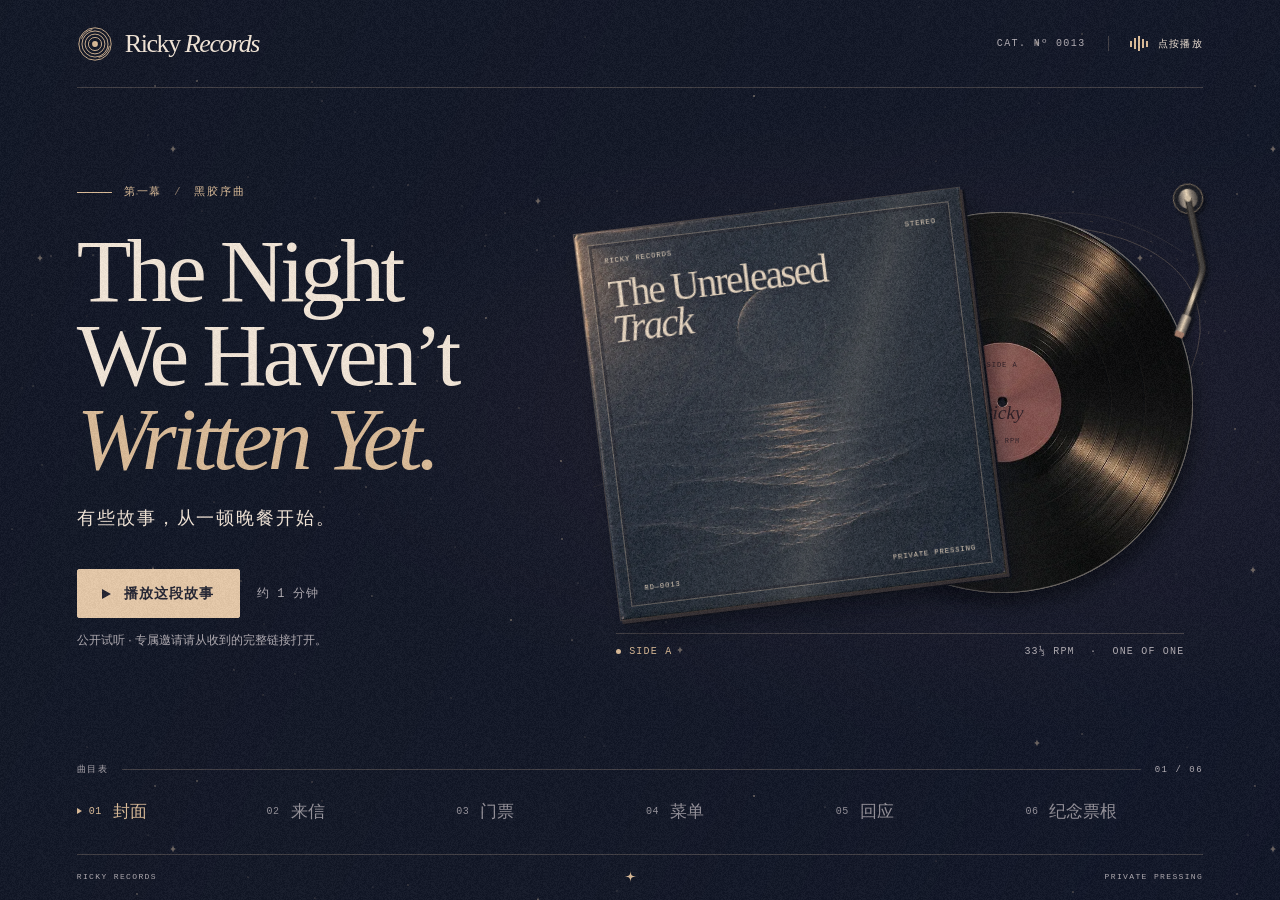
==== commit d231ffd0: "Restore the English cover and play Liszt’s Liebestraum on piano" ====
--- a/index.html
+++ b/index.html
@@ -19,9 +19,11 @@
   <script defer src="js/config.js?v=letters2"></script>
   <script defer src="js/invitation.js?v=letters2"></script>
   <script defer src="js/keepsake.js?v=director1"></script>
-  <script defer src="js/app.js?v=letters2"></script>
+  <script defer src="js/piano.js?v=piano1"></script>
+  <script defer src="js/app.js?v=piano1"></script>
 </head>
 <body data-act="0">
+  <audio id="piano" src="assets/audio/liebestraum-3.m4a" preload="none" loop></audio>
   <svg class="symbols" aria-hidden="true" xmlns="http://www.w3.org/2000/svg"><defs>
     <symbol id="disc" viewBox="0 0 40 40"><g fill="none" stroke="currentColor"><circle cx="20" cy="20" r="18"/><circle cx="20" cy="20" r="14.5"/><circle cx="20" cy="20" r="11"/><circle cx="20" cy="20" r="7.3"/><path d="M5 14a16 16 0 0 1 12-10m7 31a16 16 0 0 0 12-13"/></g><circle cx="20" cy="20" r="3.2" fill="currentColor"/></symbol>
     <symbol id="star" viewBox="0 0 24 24"><path d="M12 0c.7 9.4 2.6 11.2 12 12-9.4.8-11.3 2.6-12 12C11.3 14.6 9.4 12.8 0 12c9.4-.8 11.3-2.6 12-12Z" fill="currentColor"/></symbol>
@@ -29,14 +31,14 @@
   <div class="sky" aria-hidden="true"></div>
   <header class="site-header frame">
     <a class="brand" id="brandHome" href="#intro" aria-label="Ricky Records，返回封面"><svg aria-hidden="true"><use href="#disc"/></svg><span>Ricky <i>Records</i></span></a>
-    <div class="utility"><span class="catalog mono">CAT. Nº 0013</span><button id="soundBtn" class="sound mono" type="button" aria-pressed="false" aria-label="开启背景音乐"><span class="meter" aria-hidden="true"><b></b><b></b><b></b><b></b><b></b></span><span id="soundLabel">音乐关</span></button></div>
+    <div class="utility"><span class="catalog mono">CAT. Nº 0013</span><button id="soundBtn" class="sound mono" type="button" aria-pressed="false" aria-label="播放李斯特《爱之梦》第三首" title="李斯特 · 爱之梦第三首"><span class="meter" aria-hidden="true"><b></b><b></b><b></b><b></b><b></b></span><span id="soundLabel">点按播放</span></button></div>
   </header>
   <main id="app" class="frame">
     <section id="intro" class="scene active" aria-labelledby="introTitle">
       <div class="intro-layout">
         <div class="intro-copy">
           <p class="eyebrow"><span class="rule"></span>第一幕 <span class="slash">/</span> 黑胶序曲</p>
-          <h1 id="introTitle" tabindex="-1">见个面，<br><em>慢慢聊。</em></h1>
+          <h1 id="introTitle" tabindex="-1">The Night<br>We Haven’t<br><em>Written Yet.</em></h1>
           <p class="hero-chinese">有些故事，从一顿晚餐开始。</p>
           <div class="play-row"><button id="playStory" disabled class="primary-btn" type="button"><span class="play-icon" aria-hidden="true"></span>播放这段故事</button><span class="duration mono">约 1 分钟</span></div>
           <p id="inviteStatus" class="invite-status" role="status">正在打开封套…</p>
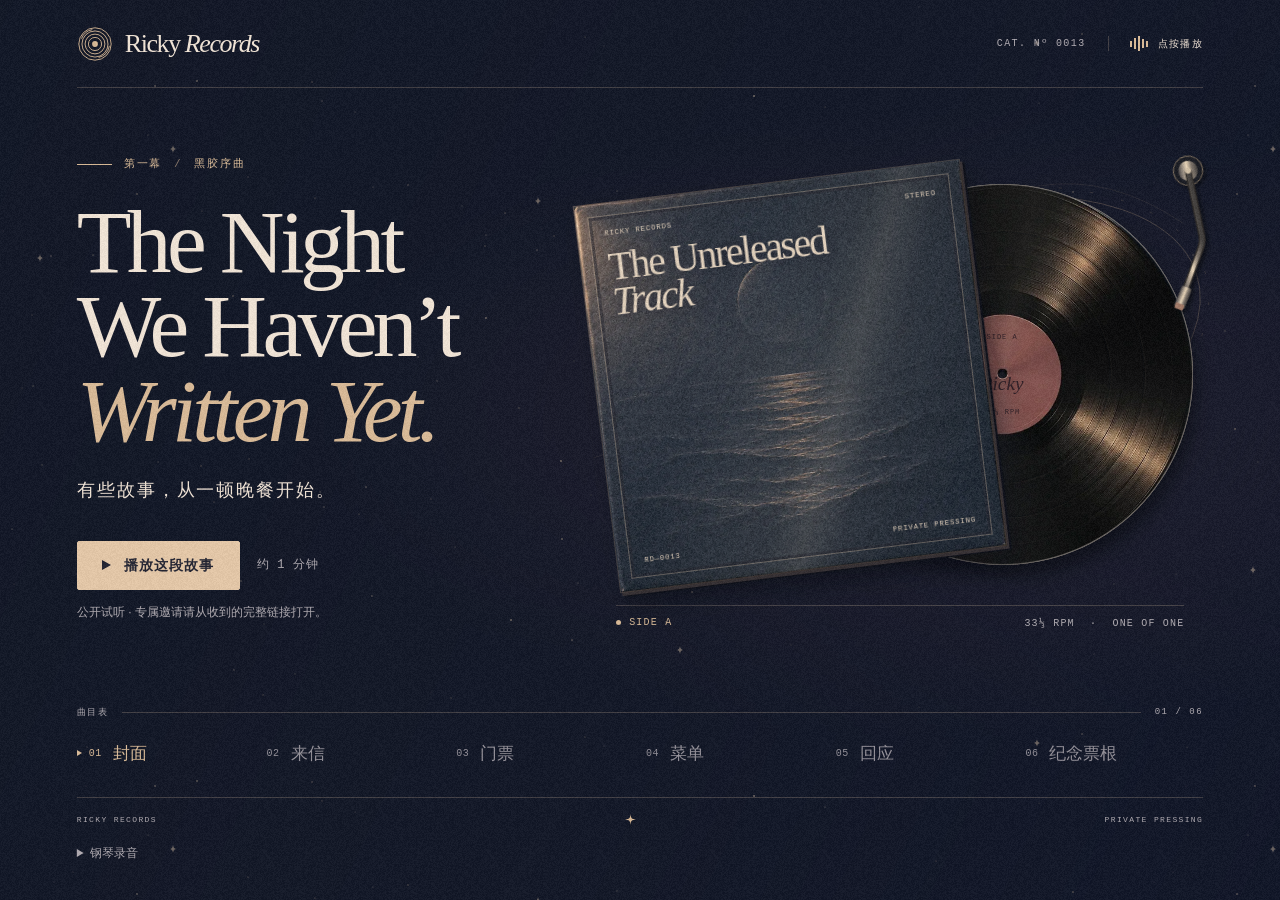
==== commit 4e3116b6: "Play Martha Goldstein’s recording of Liszt’s Liebestraum No. 3" ====
--- a/index.html
+++ b/index.html
@@ -15,15 +15,15 @@
   <link rel="icon" href="assets/favicon.svg" type="image/svg+xml">
   <link rel="preload" as="image" href="assets/images/hero-mobile.webp" media="(max-width:620px)">
   <link rel="preload" as="image" href="assets/images/hero.webp" media="(min-width:621px)">
-  <link rel="stylesheet" href="css/style.css?v=director1">
+  <link rel="stylesheet" href="css/style.css?v=goldstein1">
   <script defer src="js/config.js?v=letters2"></script>
   <script defer src="js/invitation.js?v=letters2"></script>
   <script defer src="js/keepsake.js?v=director1"></script>
   <script defer src="js/piano.js?v=piano1"></script>
-  <script defer src="js/app.js?v=piano1"></script>
+  <script defer src="js/app.js?v=letter3"></script>
 </head>
 <body data-act="0">
-  <audio id="piano" src="assets/audio/liebestraum-3.m4a" preload="none" loop></audio>
+  <audio id="piano" src="assets/audio/liebestraum-3.m4a?v=goldstein1" preload="none" loop></audio>
   <svg class="symbols" aria-hidden="true" xmlns="http://www.w3.org/2000/svg"><defs>
     <symbol id="disc" viewBox="0 0 40 40"><g fill="none" stroke="currentColor"><circle cx="20" cy="20" r="18"/><circle cx="20" cy="20" r="14.5"/><circle cx="20" cy="20" r="11"/><circle cx="20" cy="20" r="7.3"/><path d="M5 14a16 16 0 0 1 12-10m7 31a16 16 0 0 0 12-13"/></g><circle cx="20" cy="20" r="3.2" fill="currentColor"/></symbol>
     <symbol id="star" viewBox="0 0 24 24"><path d="M12 0c.7 9.4 2.6 11.2 12 12-9.4.8-11.3 2.6-12 12C11.3 14.6 9.4 12.8 0 12c9.4-.8 11.3-2.6 12-12Z" fill="currentColor"/></symbol>
@@ -31,7 +31,7 @@
   <div class="sky" aria-hidden="true"></div>
   <header class="site-header frame">
     <a class="brand" id="brandHome" href="#intro" aria-label="Ricky Records，返回封面"><svg aria-hidden="true"><use href="#disc"/></svg><span>Ricky <i>Records</i></span></a>
-    <div class="utility"><span class="catalog mono">CAT. Nº 0013</span><button id="soundBtn" class="sound mono" type="button" aria-pressed="false" aria-label="播放李斯特《爱之梦》第三首" title="李斯特 · 爱之梦第三首"><span class="meter" aria-hidden="true"><b></b><b></b><b></b><b></b><b></b></span><span id="soundLabel">点按播放</span></button></div>
+    <div class="utility"><span class="catalog mono">CAT. Nº 0013</span><button id="soundBtn" class="sound mono" type="button" aria-pressed="false" aria-label="播放李斯特《爱之梦》第三首" title="李斯特《爱之梦》第三首 · Martha Goldstein 演奏"><span class="meter" aria-hidden="true"><b></b><b></b><b></b><b></b><b></b></span><span id="soundLabel">点按播放</span></button></div>
   </header>
   <main id="app" class="frame">
     <section id="intro" class="scene active" aria-labelledby="introTitle">
@@ -75,7 +75,7 @@
     <section id="lyrics" class="scene" hidden inert aria-labelledby="lyricsTitle">
       <div class="letter-layout"><div class="paper">
         <div class="printline mono"><span>RICKY RECORDS</span><span>第二幕 / 写给你的信</span></div>
-        <p class="paper-salutation line" id="recipientLine"></p>
+        <p class="paper-salutation line"><strong id="recipientLine"></strong></p>
         <h2 id="lyricsTitle" class="line" tabindex="-1"></h2>
         <div class="lyrics-lines" id="letterBody"></div>
         <div class="paper-last"><p class="signature line">Yours,<br><em id="fromSignature"></em></p><svg class="stamp" aria-hidden="true"><use href="#disc"/></svg></div>
@@ -137,6 +137,9 @@
   <footer class="frame"><div class="footer-rule mono"><span>曲目表</span><span id="actCount">01 / 06</span></div>
     <nav class="tracks" aria-label="已读曲目导航"></nav>
     <div class="colophon mono"><span>RICKY RECORDS</span><svg aria-hidden="true"><use href="#star"/></svg><span>PRIVATE PRESSING</span></div>
+    <details class="record-credit"><summary>钢琴录音</summary>
+      <p>李斯特《爱之梦》第三首 · Martha Goldstein 演奏<br>Al Goldstein Collection / Pandora Music · 原速，AAC 转码<br><a href="https://commons.wikimedia.org/wiki/File:Franz_Liszt_-_Liebestraum,_Ab_Major.ogg" rel="noreferrer" target="_blank">录音来源</a> · <a href="https://creativecommons.org/licenses/by-sa/2.0/" rel="noreferrer" target="_blank">CC BY-SA 2.0</a></p>
+    </details>
   </footer>
   <div id="toast" class="toast" role="status"></div>
   <noscript>请启用 JavaScript，打开这张唱片。</noscript>
--- a/css/style.css
+++ b/css/style.css
@@ -114,7 +114,10 @@
 .paper-salutation {margin:24px 0 12px}
 .paper h2 {font:500 clamp(21px,2vw,30px)/1.6 "Songti SC",serif;margin-bottom:13px}
 .lyrics-lines {font-family:"Songti SC","STSong",serif;font-size:16px;line-height:1.8;letter-spacing:.04em;overflow-wrap:anywhere}
-.stanza {margin-top:9px}
+.lyrics-lines p + p {margin-top:.72em}
+.lyrics-lines .stanza {margin-top:1em}
+.letter-date,.letter-question {font-weight:700}
+.letter-date:not([hidden]) + .letter-question {margin-top:.3em}
 .paper-last {margin-top:20px;display:flex;align-items:end;justify-content:space-between}
 .signature {font-size:20px;overflow-wrap:anywhere}.signature em {font-size:29px}.stamp {width:44px;height:44px;color:#ad8d78;flex:none}
 #lyrics.active .line {animation:line-in .62s both;animation-delay:var(--delay,0s)}
@@ -302,8 +305,6 @@
 #lyrics .paper {background-color:var(--cream);background-image:linear-gradient(90deg,#f7ecdc9e,#f6e8d65c),url('../assets/images/letter.webp');background-size:cover;background-position:center}
 #lyrics .paper h2 {font-size:clamp(21px,2.3vw,32px)}
 .letter-layout .paper {padding-block:23px}
-.lyrics-lines p {margin:3px 0}
-.lyrics-lines p:nth-child(3),.lyrics-lines .stanza {margin-top:12px}
 .ticket-spread {position:relative;isolation:isolate;padding:26px 16px 18px;max-width:980px}
 .dining-frame {position:absolute;z-index:-1;top:0;left:0;right:0;height:57%;min-height:235px;overflow:hidden;background:#302a28}
 .dining-frame img {height:100%;width:100%;object-fit:cover;object-position:50% 53%}
@@ -350,3 +351,7 @@
 .label {background:transparent;box-shadow:none;color:#301f26}
 .orbit-score {opacity:.29}
 @media(max-width:620px){.sleeve{background-image:url('../assets/images/hero-mobile.webp');background-size:170.5% 112.2%;background-position:0 38%}}
+
+.record-credit {margin:.5rem 0;color:var(--quiet);font-size:12px;line-height:1.7}
+.record-credit summary {width:fit-content;cursor:pointer;padding:.65rem 0}
+.record-credit a {color:inherit;text-decoration:underline}
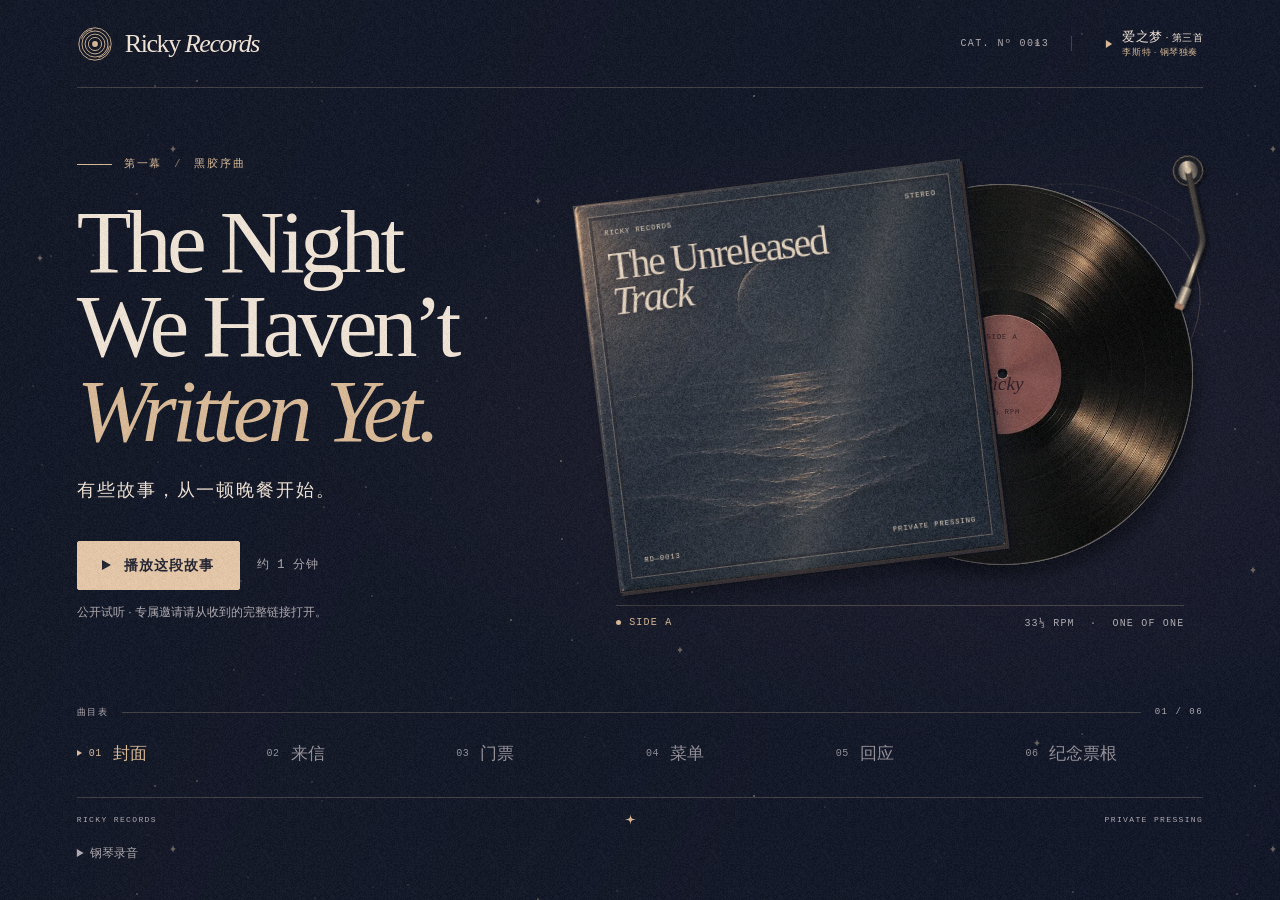
==== commit 72db4506: "Use the compact Liszt credit and an English-only closing quote" ====
--- a/index.html
+++ b/index.html
@@ -15,15 +15,15 @@
   <link rel="icon" href="assets/favicon.svg" type="image/svg+xml">
   <link rel="preload" as="image" href="assets/images/hero-mobile.webp" media="(max-width:620px)">
   <link rel="preload" as="image" href="assets/images/hero.webp" media="(min-width:621px)">
-  <link rel="stylesheet" href="css/style.css?v=goldstein1">
+  <link rel="stylesheet" href="css/style.css?v=deal1">
   <script defer src="js/config.js?v=letters2"></script>
   <script defer src="js/invitation.js?v=letters2"></script>
   <script defer src="js/keepsake.js?v=director1"></script>
-  <script defer src="js/piano.js?v=piano1"></script>
-  <script defer src="js/app.js?v=letter3"></script>
+  <script defer src="js/piano.js?v=deal1"></script>
+  <script defer src="js/app.js?v=deal1"></script>
 </head>
 <body data-act="0">
-  <audio id="piano" src="assets/audio/liebestraum-3.m4a?v=goldstein1" preload="none" loop></audio>
+  <audio id="piano" src="assets/audio/liebestraum-3.m4a?v=goldstein2" preload="none" loop></audio>
   <svg class="symbols" aria-hidden="true" xmlns="http://www.w3.org/2000/svg"><defs>
     <symbol id="disc" viewBox="0 0 40 40"><g fill="none" stroke="currentColor"><circle cx="20" cy="20" r="18"/><circle cx="20" cy="20" r="14.5"/><circle cx="20" cy="20" r="11"/><circle cx="20" cy="20" r="7.3"/><path d="M5 14a16 16 0 0 1 12-10m7 31a16 16 0 0 0 12-13"/></g><circle cx="20" cy="20" r="3.2" fill="currentColor"/></symbol>
     <symbol id="star" viewBox="0 0 24 24"><path d="M12 0c.7 9.4 2.6 11.2 12 12-9.4.8-11.3 2.6-12 12C11.3 14.6 9.4 12.8 0 12c9.4-.8 11.3-2.6 12-12Z" fill="currentColor"/></symbol>
@@ -31,7 +31,7 @@
   <div class="sky" aria-hidden="true"></div>
   <header class="site-header frame">
     <a class="brand" id="brandHome" href="#intro" aria-label="Ricky Records，返回封面"><svg aria-hidden="true"><use href="#disc"/></svg><span>Ricky <i>Records</i></span></a>
-    <div class="utility"><span class="catalog mono">CAT. Nº 0013</span><button id="soundBtn" class="sound mono" type="button" aria-pressed="false" aria-label="播放李斯特《爱之梦》第三首" title="李斯特《爱之梦》第三首 · Martha Goldstein 演奏"><span class="meter" aria-hidden="true"><b></b><b></b><b></b><b></b><b></b></span><span id="soundLabel">点按播放</span></button></div>
+    <div class="utility"><span class="catalog mono">CAT. Nº 0013</span><button id="soundBtn" class="sound mono" type="button" aria-pressed="false" aria-label="播放李斯特《爱之梦》第三首" title="李斯特《爱之梦》第三首 · Martha Goldstein 演奏"><span class="meter" aria-hidden="true"><b></b><b></b><b></b><b></b><b></b></span><span id="soundLabel"><strong>爱之梦<span> · 第三首</span></strong><small id="soundCredit">李斯特 · 钢琴独奏</small></span></button></div>
   </header>
   <main id="app" class="frame">
     <section id="intro" class="scene active" aria-labelledby="introTitle">
@@ -129,7 +129,7 @@
         <label id="alternateWrap" hidden>你方便的另一个晚上<input id="alternateDate" type="date"></label>
         <div class="ending-actions"><button id="submitReply" class="primary-btn" hidden>提交给 Ricky</button><button id="copyReplyBtn" class="secondary-btn"></button><a id="saveTicketBtn" class="secondary-btn" download="Ricky-0013.png">下载高清 PNG</a></div>
         <p id="sendStatus" class="copy-status" role="status"></p><p id="copyStatus" class="copy-status" role="status"></p><p id="replyNote" class="fine"></p>
-        <div id="closingQuote" class="closing-quote"><i>We don't know the ending yet.<br>But I'd love to see how this chapter begins.</i><p>我们还不知道故事的结局。<br>但我很想知道，和你有关的这一章，会怎样开始。</p></div>
+        <div id="closingQuote" class="closing-quote"><i>We don't know the ending yet.<br>But I'd love to see how this chapter begins.</i></div>
         <div class="scene-actions"><button data-back="4" class="subtle">返回选择</button><button data-back="0" class="subtle">重看邀请函</button></div>
       </div>
     </section>
@@ -138,7 +138,7 @@
     <nav class="tracks" aria-label="已读曲目导航"></nav>
     <div class="colophon mono"><span>RICKY RECORDS</span><svg aria-hidden="true"><use href="#star"/></svg><span>PRIVATE PRESSING</span></div>
     <details class="record-credit"><summary>钢琴录音</summary>
-      <p>李斯特《爱之梦》第三首 · Martha Goldstein 演奏<br>Al Goldstein Collection / Pandora Music · 原速，AAC 转码<br><a href="https://commons.wikimedia.org/wiki/File:Franz_Liszt_-_Liebestraum,_Ab_Major.ogg" rel="noreferrer" target="_blank">录音来源</a> · <a href="https://creativecommons.org/licenses/by-sa/2.0/" rel="noreferrer" target="_blank">CC BY-SA 2.0</a></p>
+      <p>李斯特《爱之梦》第三首 · Martha Goldstein 演奏<br>Al Goldstein Collection / Pandora Music · 原速，略去开头空白，AAC 转码<br><a href="https://commons.wikimedia.org/wiki/File:Franz_Liszt_-_Liebestraum,_Ab_Major.ogg" rel="noreferrer" target="_blank">录音来源</a> · <a href="https://creativecommons.org/licenses/by-sa/2.0/" rel="noreferrer" target="_blank">CC BY-SA 2.0</a></p>
     </details>
   </footer>
   <div id="toast" class="toast" role="status"></div>
--- a/css/style.css
+++ b/css/style.css
@@ -37,6 +37,14 @@
 .meter {display:inline-flex;align-items:center;gap:2px;height:16px;color:var(--accent)}
 .meter b {width:2px;height:6px;background:currentColor}
 .meter b:nth-child(2){height:11px}.meter b:nth-child(3){height:15px}.meter b:nth-child(4){height:9px}
+#soundBtn {gap:6px;min-width:132px;min-height:44px;justify-content:flex-end}
+.sound .meter {width:18px;justify-content:center;transform:scale(.78);transform-origin:right center}
+.sound[aria-pressed="false"] .meter b {display:none}
+.sound[aria-pressed="false"] .meter:after {content:"";border-style:solid;border-width:5px 0 5px 8px;border-color:transparent transparent transparent currentColor}
+#soundLabel {display:grid;gap:2px;text-align:left}
+#soundLabel strong {font:500 13px/1.15 "Songti SC","STSong",serif;color:var(--text);letter-spacing:.035em}
+#soundLabel strong span {font-size:.78em}
+#soundLabel small {font:9px/1.2 "Songti SC","STSong",serif;letter-spacing:.065em;color:var(--accent)}
 .sound[aria-pressed="true"] b {animation:meter .8s ease-in-out infinite alternate}
 .sound[aria-pressed="true"] b:nth-child(even){animation-delay:-.4s}
 @keyframes meter {from{transform:scaleY(.4)}to{transform:scaleY(1)}}
@@ -158,7 +166,7 @@
 .ending-actions {margin-top:18px}
 .copy-status:not(:empty) {margin:12px auto 0;max-width:38em;font-size:14px;line-height:1.7;user-select:all}
 .fine {margin-top:12px}
-.closing-quote {margin-top:25px;font:20px/1.25 var(--serif)}.closing-quote p {font:13px/1.8 "Songti SC",serif;margin-top:10px}
+.closing-quote {margin-top:25px;font:20px/1.25 var(--serif)}
 #alternateWrap {display:grid;gap:9px;justify-items:center;margin:24px auto}
 input[type="date"] {border:1px solid var(--rule);background:transparent;color:inherit;border-radius:2px;padding:10px;min-height:44px;max-width:100%}
 .toast {position:fixed;z-index:5;bottom:max(20px,env(safe-area-inset-bottom));left:50%;transform:translate(-50%,10px);opacity:0;pointer-events:none;background:#292631;color:#f4e6d6;border:1px solid #a5887080;padding:12px 16px;font-size:14px;transition:.2s;width:max-content;max-width:90vw;text-align:center}
